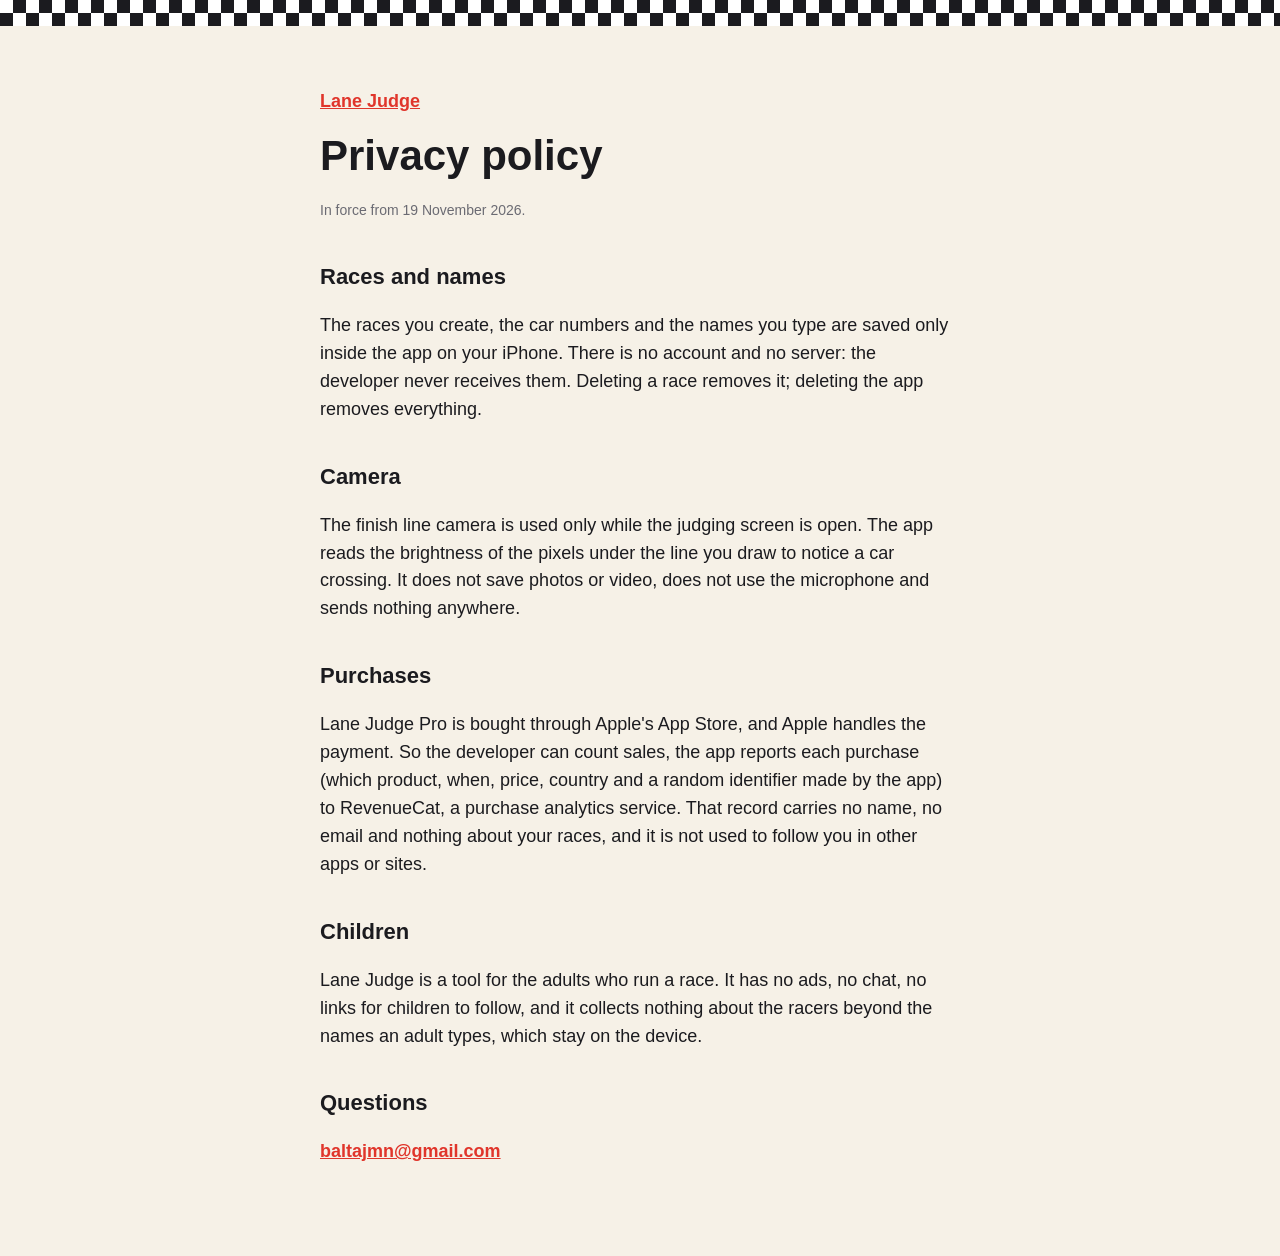
==== privacy/index.html @ b079dd16 "Web: landing, help and privacy policy Co-Authored-By: Claude Fable 5.2 <noreply@anthropic.com>" ====
<!doctype html>
<html lang="en">
<head>
<meta charset="utf-8">
<meta name="viewport" content="width=device-width, initial-scale=1">
<title>Lane Judge privacy policy</title>
<link rel="stylesheet" href="/site.css">
</head>
<body>
<div class="flag"></div>
<main>
<p><a href="/">Lane Judge</a></p>
<h1>Privacy policy</h1>
<p><small>In force from 19 November 2026.</small></p>
<h2>Races and names</h2>
<p>The races you create, the car numbers and the names you type are saved only inside the app on your iPhone. There is no account and no server: the developer never receives them. Deleting a race removes it; deleting the app removes everything.</p>
<h2>Camera</h2>
<p>The finish line camera is used only while the judging screen is open. The app reads the brightness of the pixels under the line you draw to notice a car crossing. It does not save photos or video, does not use the microphone and sends nothing anywhere.</p>
<h2>Purchases</h2>
<p>Lane Judge Pro is bought through Apple's App Store, and Apple handles the payment. So the developer can count sales, the app reports each purchase (which product, when, price, country and a random identifier made by the app) to RevenueCat, a purchase analytics service. That record carries no name, no email and nothing about your races, and it is not used to follow you in other apps or sites.</p>
<h2>Children</h2>
<p>Lane Judge is a tool for the adults who run a race. It has no ads, no chat, no links for children to follow, and it collects nothing about the racers beyond the names an adult types, which stay on the device.</p>
<h2>Questions</h2>
<p><a href="mailto:baltajmn@gmail.com?subject=Lane%20Judge%20privacy">baltajmn@gmail.com</a></p>
</main>
</body>
</html>
---- site.css ----
body { margin: 0; background: #f6f1e7; color: #1b1b1f; font: 18px/1.55 ui-rounded, "SF Pro Rounded", -apple-system, "Helvetica Neue", Arial, sans-serif; }
.flag { height: 26px; background: repeating-conic-gradient(#1b1b1f 0 25%, #fff 0 50%) 0 0 / 26px 26px; }
main { max-width: 640px; margin: 0 auto; padding: 44px 22px 72px; }
h1 { font-size: 42px; font-weight: 800; line-height: 1.05; margin: 0 0 14px; }
h2 { font-size: 22px; font-weight: 800; margin: 36px 0 6px; }
a { color: #e0352b; font-weight: 600; }
.lane { border-left: 8px solid #e0352b; background: #fff; border-radius: 12px; padding: 14px 18px; margin: 12px 0; }
.lane:nth-of-type(2) { border-color: #236fdd; } .lane:nth-of-type(3) { border-color: #229d58; } .lane:nth-of-type(4) { border-color: #f2990a; }
small, footer { color: #6b6b73; font-size: 14px; }
footer { margin-top: 48px; }
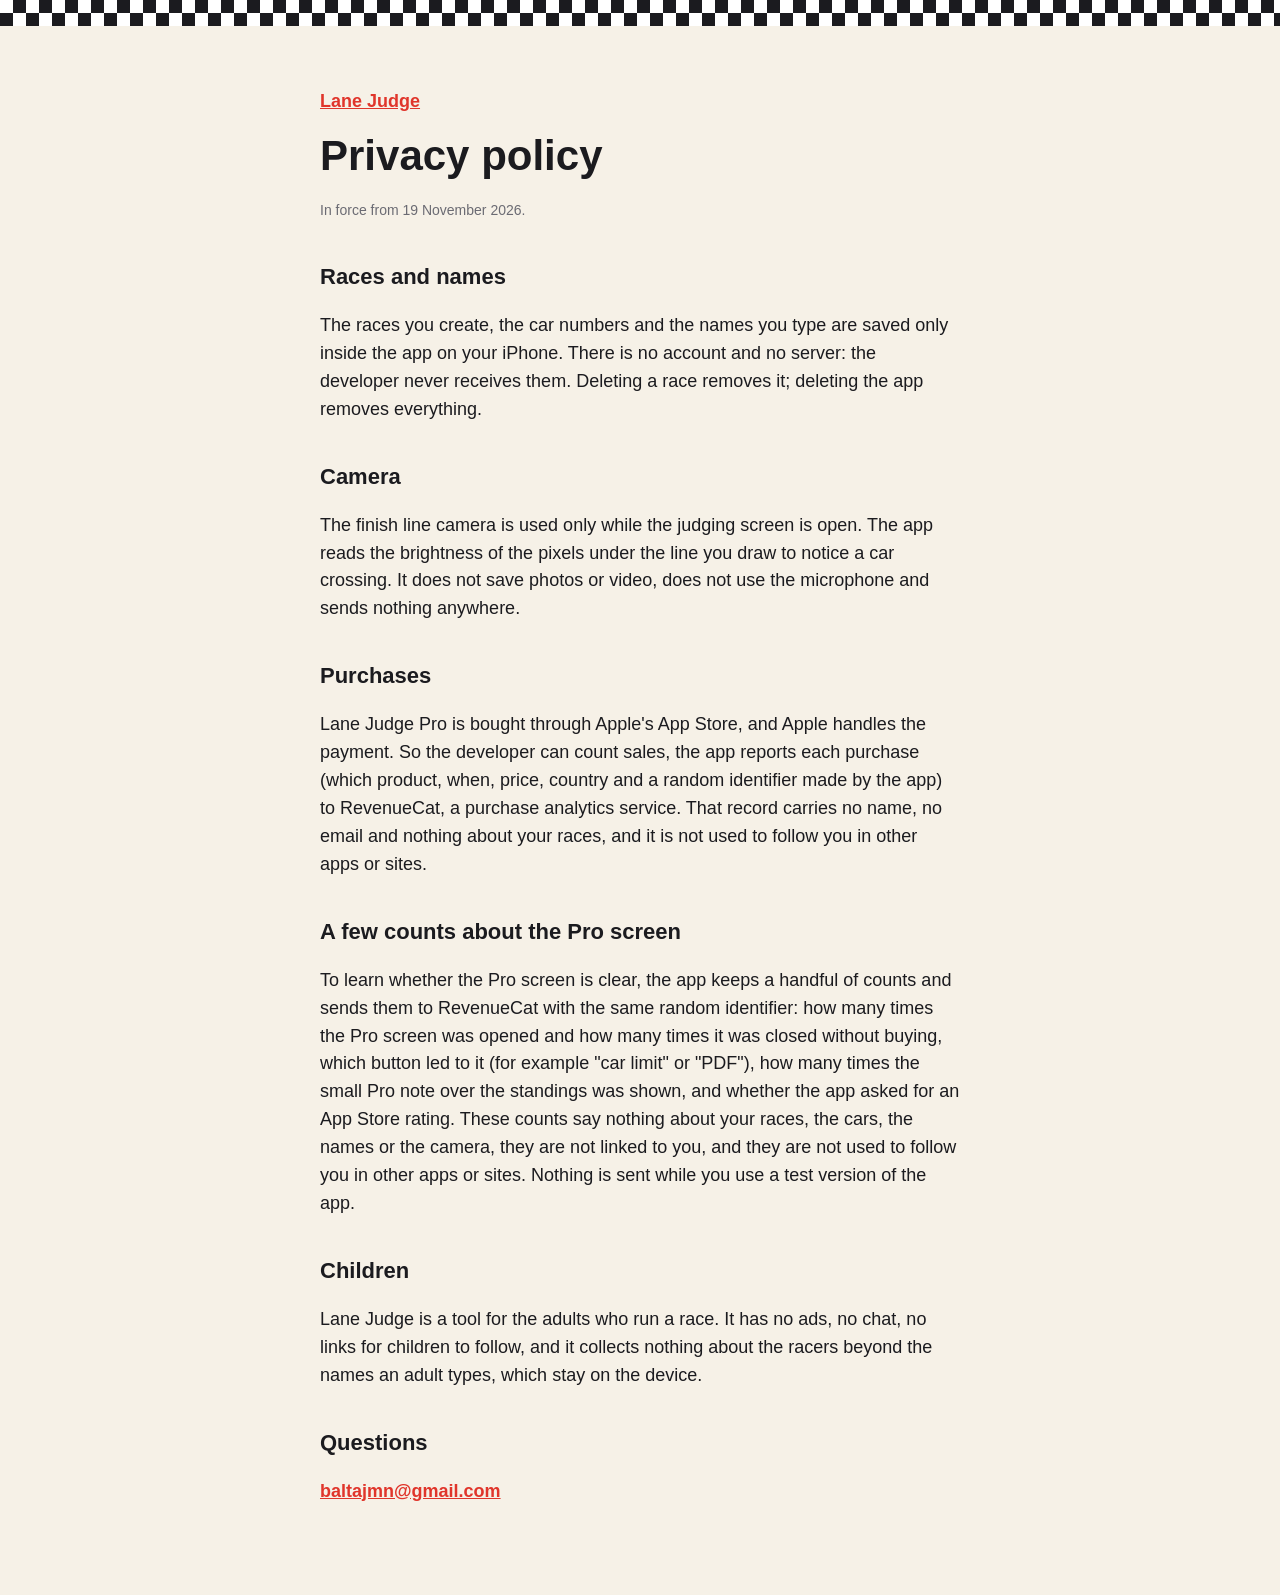
==== commit 9a6fdf2f: "Privacy policy: the counts kept about the Pro screen Co-Authored-By: Claude Fable 5.2 <noreply@anthr" ====
--- a/privacy/index.html
+++ b/privacy/index.html
@@ -18,6 +18,8 @@
 <p>The finish line camera is used only while the judging screen is open. The app reads the brightness of the pixels under the line you draw to notice a car crossing. It does not save photos or video, does not use the microphone and sends nothing anywhere.</p>
 <h2>Purchases</h2>
 <p>Lane Judge Pro is bought through Apple's App Store, and Apple handles the payment. So the developer can count sales, the app reports each purchase (which product, when, price, country and a random identifier made by the app) to RevenueCat, a purchase analytics service. That record carries no name, no email and nothing about your races, and it is not used to follow you in other apps or sites.</p>
+<h2>A few counts about the Pro screen</h2>
+<p>To learn whether the Pro screen is clear, the app keeps a handful of counts and sends them to RevenueCat with the same random identifier: how many times the Pro screen was opened and how many times it was closed without buying, which button led to it (for example "car limit" or "PDF"), how many times the small Pro note over the standings was shown, and whether the app asked for an App Store rating. These counts say nothing about your races, the cars, the names or the camera, they are not linked to you, and they are not used to follow you in other apps or sites. Nothing is sent while you use a test version of the app.</p>
 <h2>Children</h2>
 <p>Lane Judge is a tool for the adults who run a race. It has no ads, no chat, no links for children to follow, and it collects nothing about the racers beyond the names an adult types, which stay on the device.</p>
 <h2>Questions</h2>
